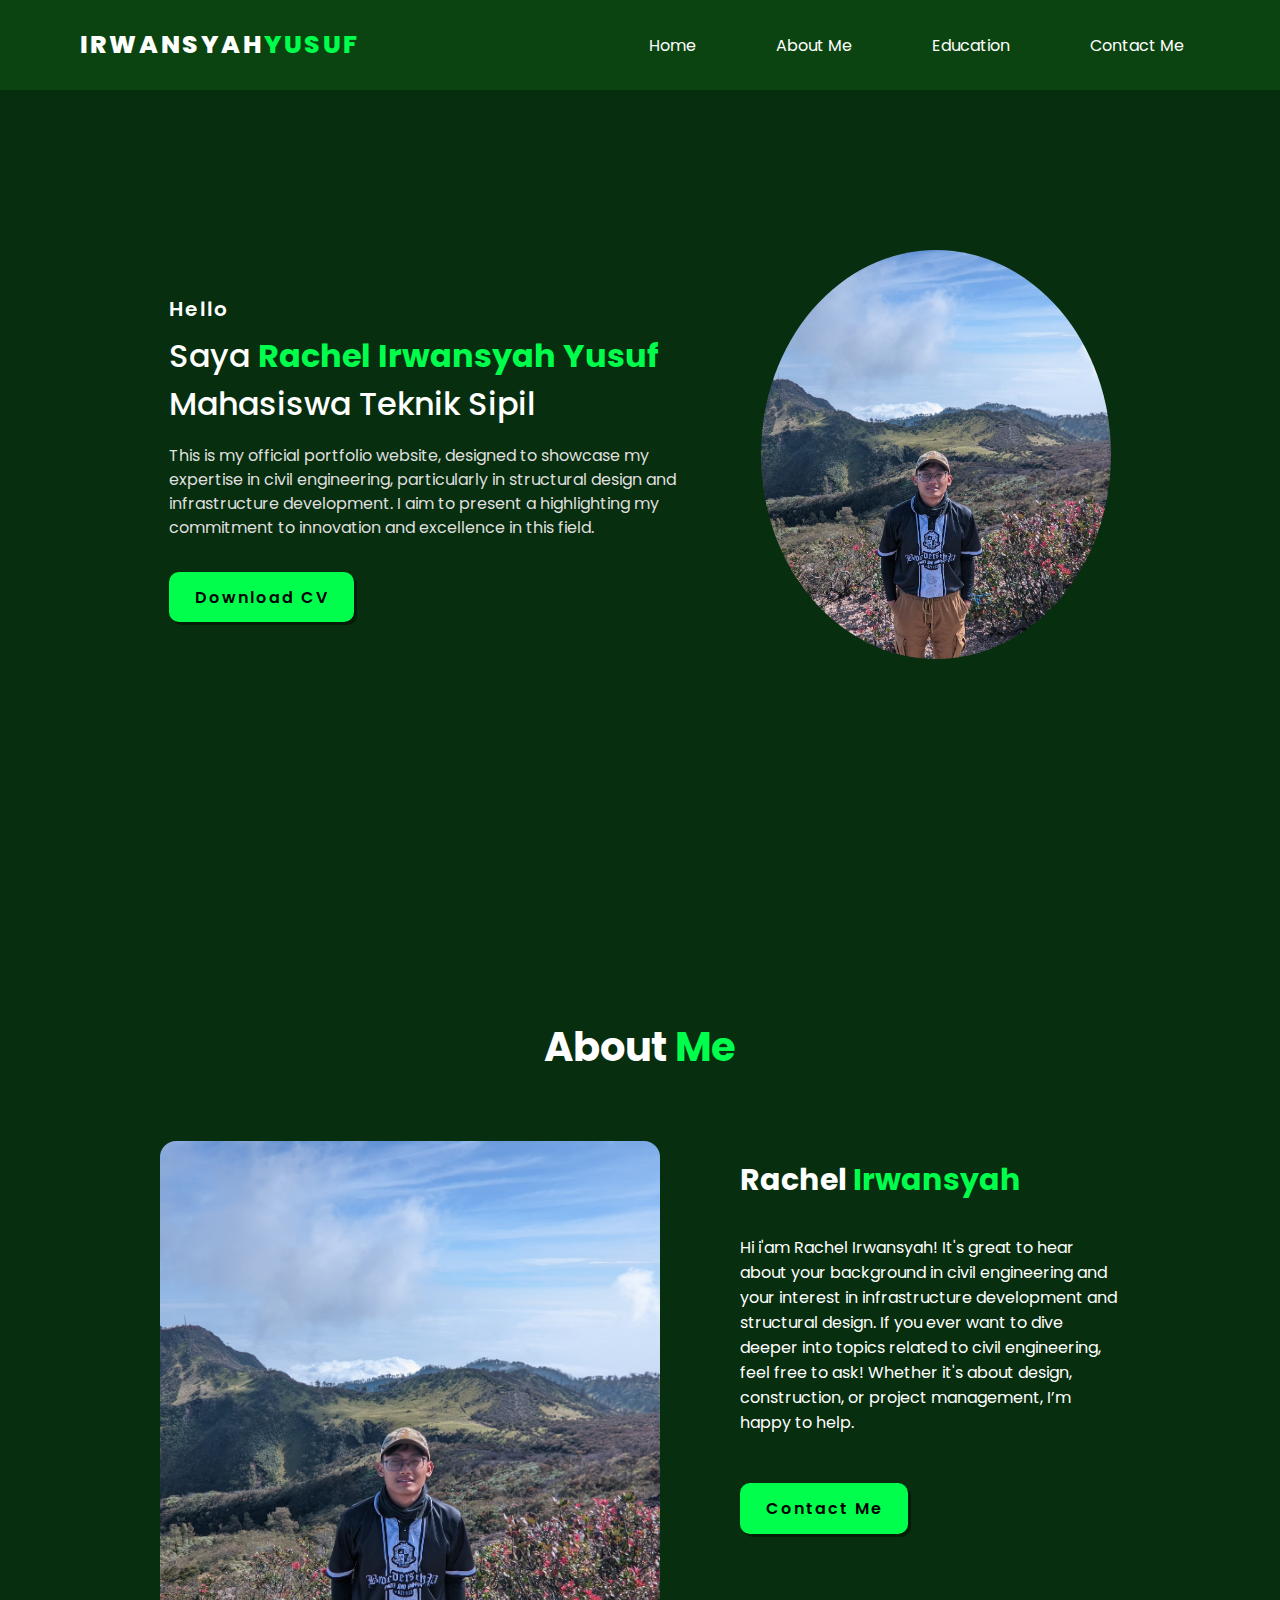
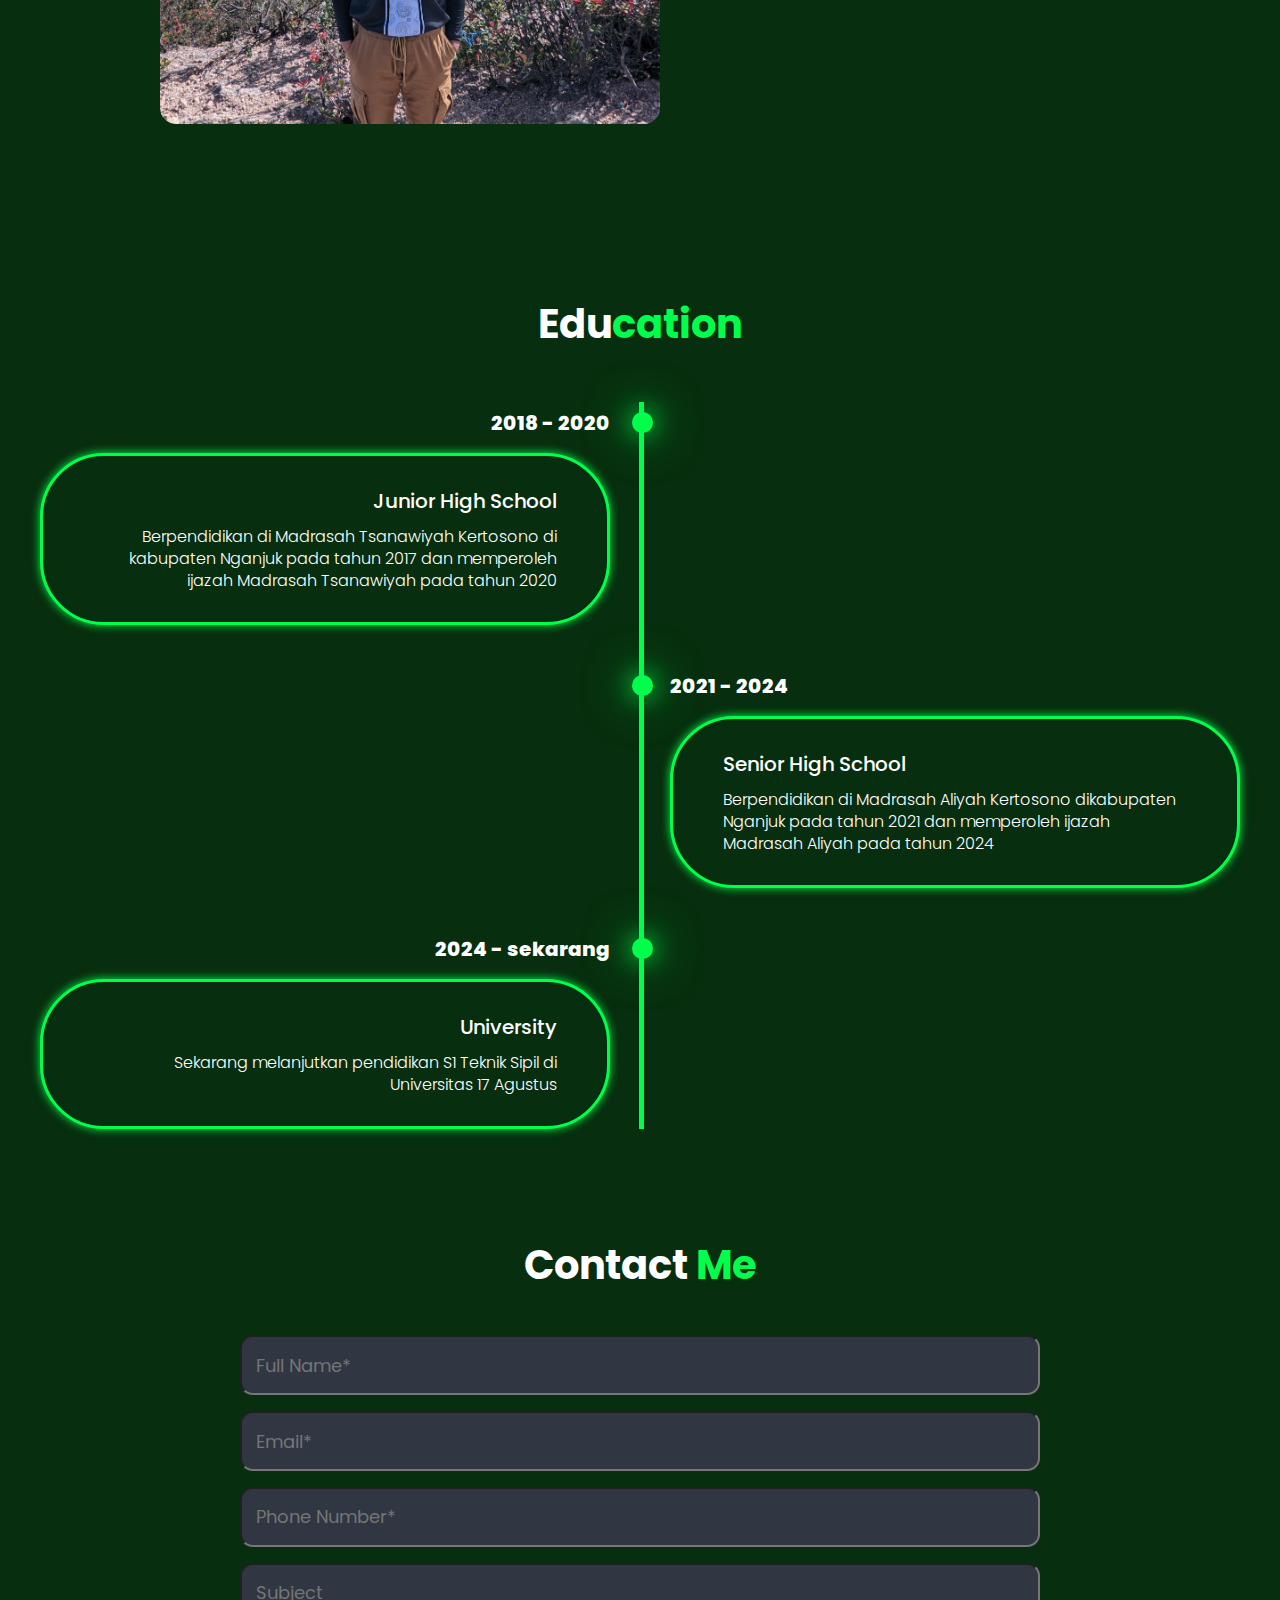
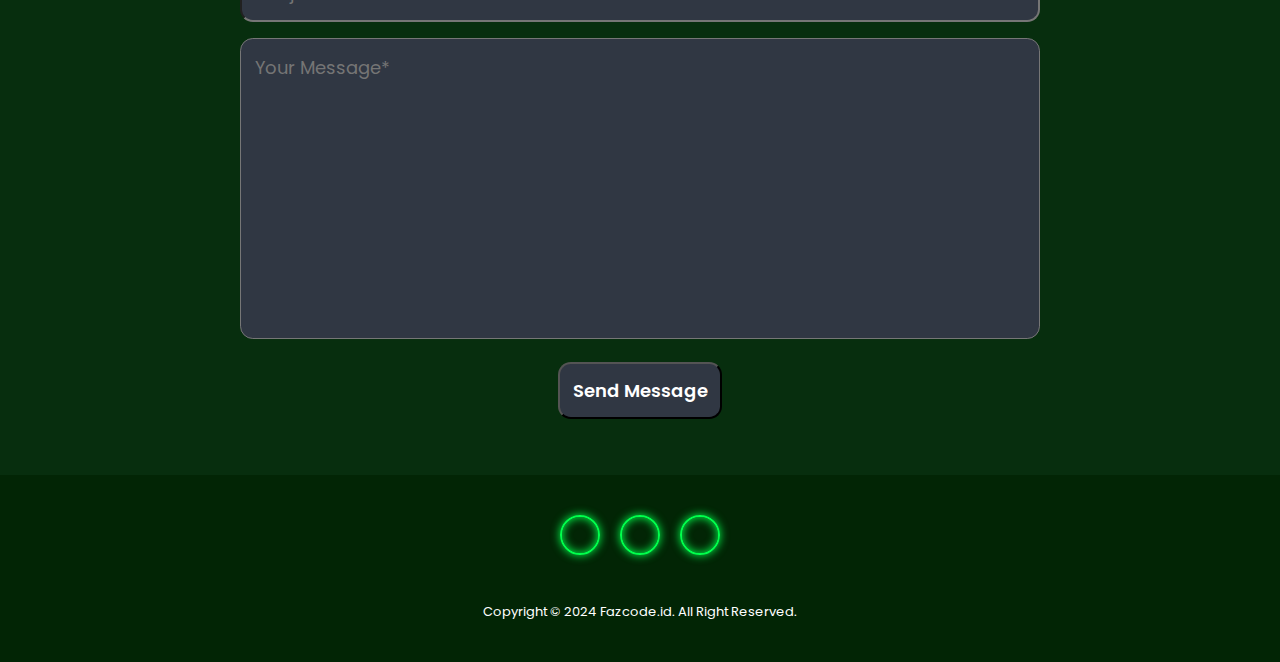
==== index.html @ a7858d2f "Add files via upload" ====
<!DOCTYPE html>
<html lang="en">
<head>
    <meta charset="UTF-8">
    <meta name="viewport" content="width=device-width, initial-scale=1.0">
    <title>Rachel Irwansyah</title>
    <link rel="stylesheet" href="style.css">
    <link rel="stylesheet" href="https://cdnjs.cloudflare.com/ajax/libs/font-awesome/6.5.2/css/all.min.css" integrity="sha512-SnH5WK+bZxgPHs44uWIX+LLJAJ9/2PkPKZ5QiAj6Ta86w+fsb2TkcmfRyVX3pBnMFcV7oQPJkl9QevSCWr3W6A==" crossorigin="anonymous" referrerpolicy="no-referrer" />
</head>
<body>
    <header>
        <nav>
            <a href="#">
                <h1>
                    Irwansyah<span>Yusuf</span>
                </h1>

            </a>
            <ul>
                <li><a href="#one">Home</a></li>
                <li><a href="#two">About Me</a></li>
                <li><a href="#three">Education</a></li>
                <li><a href="#four">Contact Me</a></li>
            </ul>
            <bottom id="btn">
                <i class="fa-solid fa-bars"></i>
            </bottom>
        </nav>
    </header>
    <section id="one">
        <div class="s-container" >
            <div class="content">
                <p class="subtitle">
                    Hello
                </p>
                <h1 class="tittle">
                    Saya <span>Rachel Irwansyah Yusuf<br></span>Mahasiswa Teknik Sipil
                </h1>
                <p class="description">
                    This is my official portfolio website, designed to showcase my expertise in civil engineering, particularly in structural design and infrastructure development. I aim to present a highlighting my commitment to innovation and excellence in this field.
                </p>
                <div class="buttons">
                    <button><a href="cv ael.pdf" download>Download CV</a></button>
                </div>
            </div>
            <div class="image">
                <img src="chel.jpeg" alt="image1">
            </div>
        </div>
    </section>
    <section id="two">
        <h2>About <span>Me</span></h2>
        <div class="div-about">
            <img src="chel.jpeg " alt="image2" >
            <div class="div-abouts">
                <h3>Rachel <span>Irwansyah</span> </h3>
                <p>Hi i'am Rachel Irwansyah! It's great to hear about your background in civil engineering and your interest in infrastructure development and structural design. If you ever want to dive deeper into topics related to civil engineering, feel free to ask! Whether it's about design, construction, or project management, I’m happy to help.</p>
                <div class="div-btn">
                    <button><a href="mailto:rachelirwansyah25@gmail.com">Contact Me</a></button>
                </div>
            </div>
        </div>
    </section>
    <section id="three" class="education">
        <h2 class="heading">Edu<span>cation</span> </h2>
        <div class="timeline-items">
            <div class="timeline-item">
                <div class="timeline-dot"> </div>
                    <div class="timeline-date">2018 - 2020</div>
                    <div class="timeline-content">
                        <h3>Junior High School</h3>
                        <p>Berpendidikan di Madrasah Tsanawiyah Kertosono di kabupaten Nganjuk pada tahun 2017 dan memperoleh ijazah Madrasah Tsanawiyah pada tahun 2020</p>

                    </div>
               
            </div>
            <div class="timeline-item">
                <div class="timeline-dot"></div>
                    <div class="timeline-date">2021 - 2024</div>
                    <div class="timeline-content">
                        <h3>Senior High School</h3>
                        <p>Berpendidikan di Madrasah Aliyah Kertosono dikabupaten Nganjuk pada tahun 2021 dan memperoleh ijazah Madrasah Aliyah pada tahun 2024</p>

                    </div>
                
            </div>
            <div class="timeline-item">
                <div class="timeline-dot"></div>
                    <div class="timeline-date">2024 - sekarang</div>
                    <div class="timeline-content">
                        <h3>University</h3>
                        <p>Sekarang melanjutkan pendidikan S1 Teknik Sipil di Universitas 17 Agustus</p>
                        
                    </div>
                
            </div>
        </div>
    </section>
    <section class="contact-form" id="four" >
        <h2 class="contact-me">Contact <span>Me</span></h2>
        <form id="form" action="https://formspree.io/f/xgvearld" method="POST">
            <div class="input-box">
                <input type="text" name="name" placeholder="Full Name*" required>
                <input type="email" name="email" placeholder="Email*" required>
            </div>
            <div class="input-box">
                <input type="number" name="phone" placeholder="Phone Number*" required>
                <input type="text" name="subject" placeholder="Subject" > 
            </div>
            <textarea name="msg"  cols="30" rows="10" placeholder="Your Message*" required></textarea>
            <input type="submit" value="Send Message" class="btn-1">
        </form>
        <div class="loader ease-linear mt-5 rounded-full border-4 border-t-4 border-gray-200 h-6 w-6 mx-auto"></div>
    </section>
    <footer class="footer">
        <div class="social">
            <a href="https://www.instagram.com/irwan_rachel/"><i class="fa-brands fa-instagram"></i></a>
            <a href="https://api.whatsapp.com/send?phone=082128574759"><i class="fa-brands fa-whatsapp"></i></a>
            <a href="https://www.threads.net/@irwan_rachel"><i class="fa-brands fa-threads"></i></a>
        </div>
        <p class="copyright">Copyright &copy; 2024 Fazcode.id. All Right Reserved.</p>
    </footer>
</body>
<script src="script.js"></script>
</html>
---- style.css ----
@import url('https://fonts.googleapis.com/css2?family=Boogaloo&family=Corben:wght@400;700&family=Poppins:ital,wght@0,100;0,200;0,300;0,400;0,500;0,600;0,700;0,800;0,900;1,100;1,200;1,300;1,400;1,500;1,600;1,700;1,800;1,900&family=Ramabhadra&display=swap');

:root {
    --bg : #072e0e;
    --blue: #00ff4c;
}

*{
    padding: 0;
    margin: 0;
    box-sizing: border-box;
    font-family: "Poppins", sans-serif;
}

body{
    background:var(--bg);
    color: white;
}
html{
    scroll-behavior: smooth;
}

header nav{
    background: #0b4410;
    position: fixed;
    height: 10vh;
    width: 100%;
    margin: 0 auto;
    display: flex;
    justify-content: space-between;
    align-items: center;
    z-index: 2;
}

header h1{
    font-size: 25px;
    color: white;
    font-weight: 800;
    text-transform: uppercase;
    letter-spacing: 3px;
    margin-left: 5rem;
    transition: 0.3s ease;
}
header h1:hover{
    cursor: pointer;
    color: white;
    text-shadow: 0 0 25px var(--blue),
                 0 0 25px var(--blue);
                 transform: scale(1.1);
}
span{
    color: var(--blue);
}


header ul{
    display: flex;
    gap: 3rem;
    list-style: none;   
    margin-right: 5rem; 
}
header a{
    text-decoration: none;
}
header ul li{
    transition: .4s ease-in;
    border-radius: .8rem;
}
header ul li:hover{
    background-color: var(--blue);
}
header ul li a{
    display: block;
    color: white;
    text-decoration: none;
    border-radius: .2rem;
    padding: .5rem 1rem;
    transition: .4s ease-in;
}


header ul li a:hover{
    color: rgb(9, 53, 26);
}

#btn{
    all: unset;
    cursor: pointer;
    transition: .5s ease-out;
    display: none;
}

#btn:hover{
    transform: rotate(180deg);
    color: var(--blue);
}
.s-container{
    padding-top: 1rem;
    min-height: 100vh;
    width: 100%;
    margin: auto;
    display: flex;
    justify-content: center;
    align-items: center;
    gap: 5rem;

}

.image img{
    width: 350px;
    border-radius: 50%;
}

.content{
    display: flex;
    flex-direction: column;
    justify-content: center;
    max-width: 40%;

}

.subtitle{
    letter-spacing: 2px;
    font-weight: 600;
    margin-bottom:.5rem;
    font-size: 20px;
}

.tittle{
    font-size: 2rem;
    font-weight: 500;
    line-height: 3rem;
    margin-bottom: 1rem;
}

.tittle span{
    font-weight: 700;
    color: var(--blue);
}

.description{
    line-height: 1.5rem;
    margin-bottom: 2rem;
    color: #dfdfdf;
}

.buttons{
    display: flex;
}

.buttons button{
    background-color: var(--blue);
    font-size: 1rem;
    font-weight: 600;
    letter-spacing: 2px;
    color: black;
    padding: .8rem 1.6rem;
    outline: none;
    border: none;
    border-radius: 10px;
    transition: .3s ease-out;
    cursor: pointer;
    box-shadow: 3px 3px 0 rgba(0,0,0,0.4);
    
}

.buttons button:hover{
    transform: scale(1.1);
}

.buttons a{
    text-decoration: none;
    color: black;
}

.buttons button:hover{
    background-color: var(--blue);
}

/* two */
#two{
    background: var(--bg);
    margin-bottom: 5rem;
}
#two h2{
    padding-top: 13vh;
    text-align: center;
    font-size: 2.5rem;
    margin-bottom: 4rem;
}
.div-about{
    display: flex;
    justify-content: center;
    align-items: center;
    gap: 5rem;
    margin: 0 10rem;

}
.div-about img{
    border-radius: 1rem;
    width: 500px;
}
.div-abouts{
    margin-top: 1rem;
    align-self: flex-start;
}
.div-abouts h3{
    margin-bottom: 2rem;
    font-size: 30px;
}
.div-btn{
    display: flex;
    margin-top: 3rem;
}

.div-btn button{
    background-color: var(--blue);
    font-size: 1rem;
    font-weight: 600;
    letter-spacing: 2px;
    color: black;
    padding: .8rem 1.6rem;
    outline: none;
    border: none;
    border-radius: 10px;
    transition: .3s ease-out;
    cursor: pointer;
    box-shadow: 3px 3px 0 rgba(0,0,0,0.4);
    
}

.div-btn button:hover{
    transform: scale(1.1);
}

.div-btn a{
    text-decoration: none;
    color: black;
}

.div-btn button:hover{
    background-color: var(--blue);
}
/* three */
#three{
    background: var(--bg);
}
.heading{
    font-size: 2.5rem;
    text-align: center;
    margin: 5rem 0;
}
.education{
    padding: 10px 15px;
    background-color: var(--blue);
}
.education h2{
    margin-bottom: 3rem;
}
.timeline-items{
    max-width: 1200px;
    margin: auto;
    display: flex;
    flex-wrap: wrap;
    position: relative;
}
.timeline-items::before{
    content: "";
    position: absolute;
    width: 5px;
    height: 100%;
    background-color: var(--blue);
    left: calc(50% - 1px);
}
.timeline-item{
    margin-bottom: 40px;
    width: 100%;
    position: relative;
}
.timeline-item:last-child{
    margin-bottom: 0;
}
.timeline-item:nth-child(odd){
    padding-right: calc(50% + 30px);
    text-align: right;
}
.timeline-item:nth-child(even){
    padding-left: calc(50% + 30px);
}
.timeline-dot{
    width: 21px;
    height: 21px;
    background-color: var(--blue);
    box-shadow: 0 0 25px var(--blue),
                0 0 50px var(--blue);
    position: absolute;
    left: calc(50% - 8px);
    border-radius: 50%;
    top: 10px;

}
.timeline-date{
    font-size: 20px;
    font-weight: 800;
    color: white;
    margin: 6px 0 15px;
}
.timeline-content{
    background-color: var(--bg);
    border: 3px solid var(--blue);
    padding: 30px 50px;
    border-radius: 4rem;
    box-shadow: 0 0 10px var(--blue);
    cursor: pointer;
    transition: .3s ease-in-out;
}
.timeline-content:hover{
    transform: scale(1.05);
    box-shadow: 0 0 25px var(--blue);

}
.timeline-content h3{
    font-size: 20px;
    color: white;
    margin: 0 0 10px;
    font-weight: 500;

}
.timeline-content p {
    color: white;
    font-size: 16px;
    font-weight: 300;
    line-height: 22px;
}

::-webkit-scrollbar{
    width: 15px;
}
::-webkit-slider-thumb{
    background-color: var(--blue);
}
::-webkit-scrollbar-track{
    background-color: var(--bg);
    width: 50px;
}

/* four */
.contact-form{
    padding-top: 1rem;
}
.contact-form h2{
    text-align: center;
    margin-bottom: 2rem;
    margin-top: 5rem;
    font-size: 2.5rem;
}
.contact-form form{
    max-width: 50rem;
    margin: 1rem auto;
    text-align: center;
    margin-bottom: 3em;
}
.contact-form form .input-box{
    display: flex;
    justify-content: center;
    flex-wrap: wrap;

}
.contact-form form .input-box input,
.contact-form form textarea{
    width: 100%;
    padding: .8em;
    font-size: 18px;
    color: white;
    background: #303743;
    border-radius: .8rem;
    margin: 0.5rem 0;
    resize: none;
}
.btn-1{
    padding:.8rem ;
    font-size: 18px;
    font-weight: 600;
    color: white;
    background-color: #303743;
    border-radius: .8rem;
    margin: 0.5rem 0;
    resize: none;
    cursor: pointer;
    transition: background-color .5s ease;
}
.btn-1:hover{
    background-color: rgb(241,241,241);
    color: black;
    border: 2px solid black;
}

.footer{
    position: relative;
    bottom: 0;
    width: 100%;
    padding: 40px;
    background-color: #022505;
}

.footer .social{
    text-align: center;
    padding-bottom: 25px;
    color: white;

}
.footer .social a{
    font-size: 24px;
    color: white;
    border: 2px solid var(--blue);
    width: 40px;
    height: 40px;
    line-height: 38px;
    display: inline-block;
    text-align: center;
    border-radius: 50%;
    margin: 0 8px;
    box-shadow: inset 0 0 10px var(--blue), 0 0 10px var(--blue);
    transition: 0.3s ease;
}
.footer .social a:hover{
    transform: scale(1.2)translateY(-10px);
    color: var(--blue);
    border: 2px solid var(--blue);
}

.footer .copyright{
    margin-top: 15px;
    text-align: center;
    font-size: 13px;
    color: white;
}
/* responsif */

@media only screen and (max-width: 1024px){
    header ul{
        gap: 1rem;
    }
    .div-about img{
        width: 400px;
        align-self:flex-start;
    }
    .div-about {
        margin: 0 6rem;
    }
    .div-abouts h3{
        font-size: 25px;
    }

    .image img{
        width: 300px;
    }
    .s-container {
        gap: 3rem;
    }
    .tittle{
        font-size: 1.5rem;
        font-weight: 800;
    }
    .tittle span{
        font-weight: 900;
        color: var(--blue);
    }
}

@media only screen and (max-width: 850px) {
    #btn{
        display: block;
        margin-right: 4rem;
    }
    header nav{
        height: 12vh;
    }
    header h1{
        font-size: 25px;
    }

    header ul{
        position: absolute;
        right: 0;
        top: 12vh;
        width: 250px;
        height: 250px;
        border-top-left-radius: 1rem;
        border-bottom-right-radius: 1rem;
        background: #00000066;
        backdrop-filter: blur(5px);
        flex-direction: column;
        justify-content: center;
        align-items: center;
        display: none;
    }
    header ul.show{
        display: block;
    }
    header ul li:nth-child(1){
        margin-top: 1rem;
    }
    header ul li{
        margin-bottom: 1rem;

    }
    .s-container{
        padding-top: 15vh;
        flex-direction: column;
        gap: 2rem;
        padding-bottom: 2rem;
    }
    .content{
        max-width: 80%;
        text-align: center;

    }
    .buttons{
        margin: auto;

    }
    #two h2{
        margin-bottom: 1rem;
    }
    .div-about{
        display: block;
        text-align: center;
    }
    .div-about img{
        width: 250px;
    }
    .div-abouts h3{
        margin-bottom: 1rem;
    }
    .div-btn {
        margin-top: 1.5rem;
        display: flex;
        justify-content: center;
        align-items: center;
    }


    .contact-form form .input-box input,
    .contact-form form textarea{
    width: 80%;
    padding: .5em;
    }
}

@media only screen and (max-width:550px) {
    header h1{
        font-size: 20px;
        margin-left: 2rem;
    }
    #btn{
        margin-right: 2rem;
    }
    .content{
        width: 100%;
    }
    img{
        width: 300px;
    }
    header ul{
        width: 80%;
        left: 50%;
        transform: translateX(-50%);
    }
    header ul li {
        text-align: center;
    }
    header ul li a{
        width: 100%;
    }
    .tittle{
        font-size: 1.2rem;
    }
    .image img{
        width: 250px;
    }
    #two h2{
        font-size: 2rem;
    }
    .div-about{
        margin: 0 3rem;
    }
    .div-abouts h3{
        font-size: 1.3rem;
    }
    .timeline-items::before{
        left: 0;
    }
    .timeline-item:last-child{
        margin-bottom: 20px;
        text-align: left;
    }
    .timeline-item:nth-child(odd){
        padding-right: 0px;
        text-align: left;
    }
    .timeline-item:nth-child(even){
        padding-left: 0px;
        text-align: left;
    }
    .timeline-dot{
        left: -9px;
    
    }
    .timeline-date{
        margin: 6px 20px 15px;
    }
    .timeline-content{
        margin-left: 20px;
    }
    .footer {
        padding: 20px;
    }
}
@media only screen and (max-width:380px){
    header nav{
        height: 10vh;
    }
    header ul{
        top: 10vh;
    }
    header h1{
        font-size: 15px;
    }
    .s-container{
        padding-top: 12vh;
    }
    .buttons button, .buttons a{
        padding: .6rem 1rem;
    }
    img{
        width: 250px;
    }
    .tittle{
        font-size: 18px;
    }
    #three{
        margin-top: 8rem;
    }
    #four h2{
        font-size: 2rem;
    }
}
@media only screen and (max-width:370px){
    .subtitle{
        font-size: 15px;
    }
    .tittle{
        font-size: 15px;
    }
    .image img{
        width: 230px;
    }
    .div-about  img{
        width: 200px;
    }
    @media only screen and (max-width: 310px){
        .tittle{
            font-size: 13px;
        }
    }
}
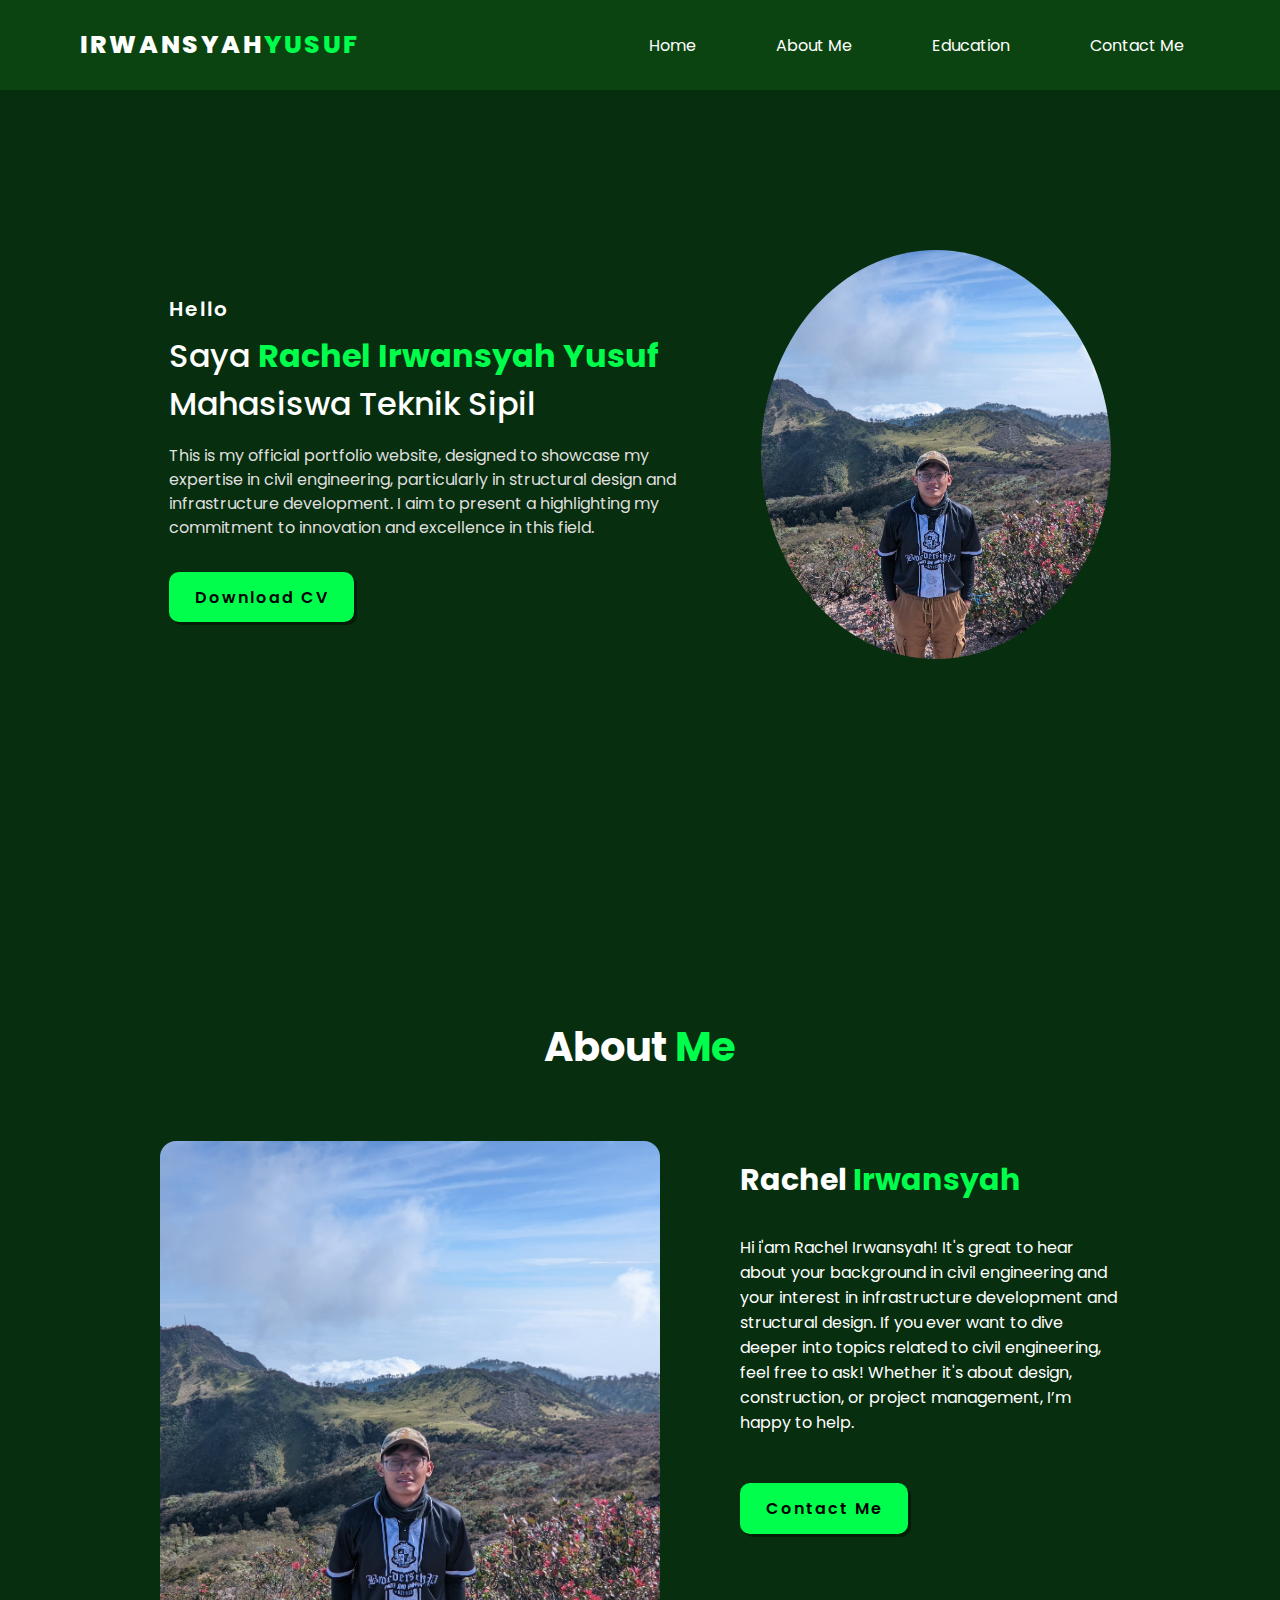
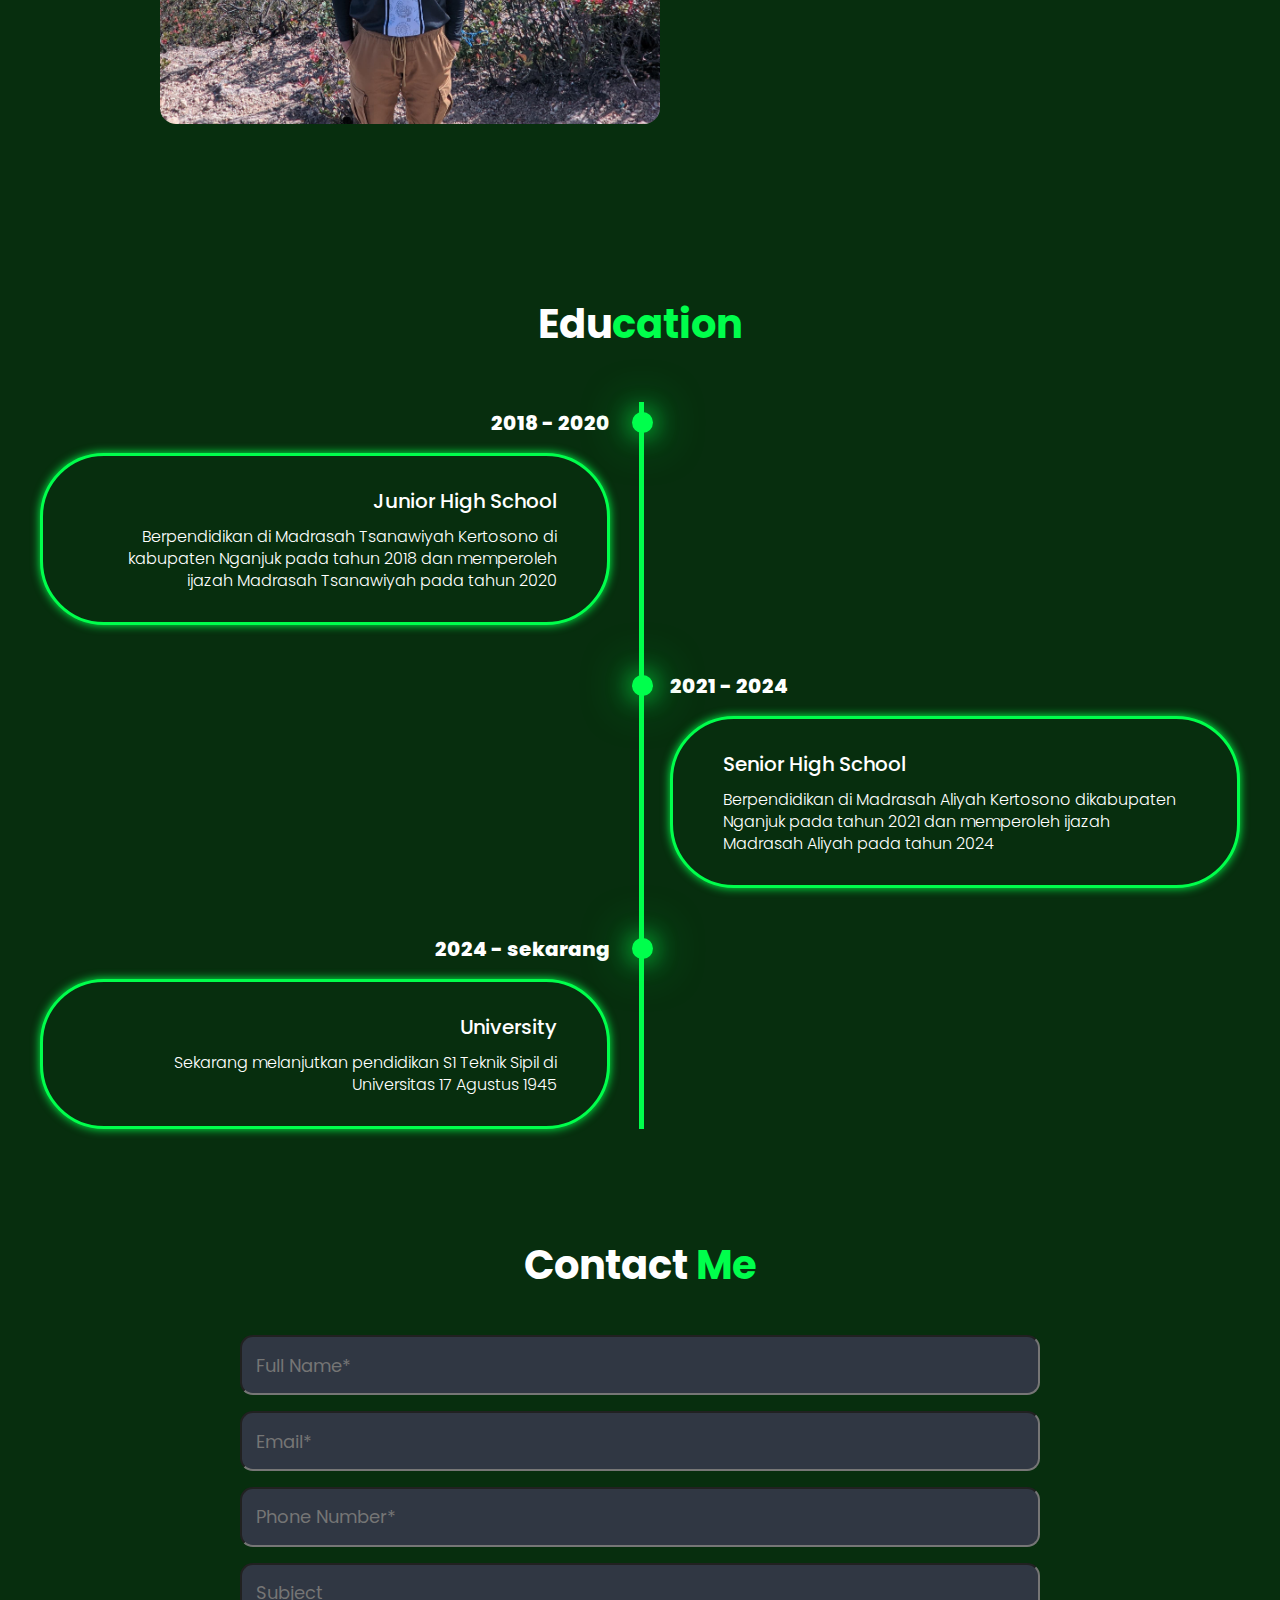
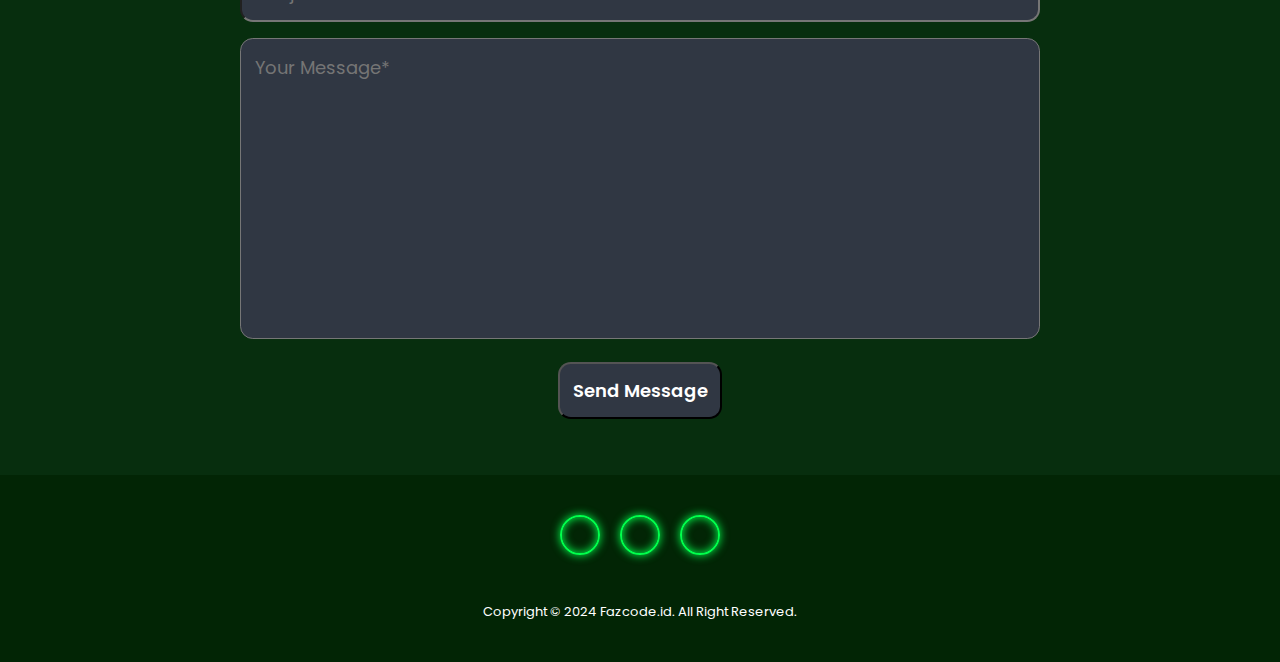
==== commit bfb7c460: "Add files via upload" ====
--- a/index.html
+++ b/index.html
@@ -69,7 +69,7 @@
                     <div class="timeline-date">2018 - 2020</div>
                     <div class="timeline-content">
                         <h3>Junior High School</h3>
-                        <p>Berpendidikan di Madrasah Tsanawiyah Kertosono di kabupaten Nganjuk pada tahun 2017 dan memperoleh ijazah Madrasah Tsanawiyah pada tahun 2020</p>
+                        <p>Berpendidikan di Madrasah Tsanawiyah Kertosono di kabupaten Nganjuk pada tahun 2018 dan memperoleh ijazah Madrasah Tsanawiyah pada tahun 2020</p>
 
                     </div>
                
@@ -89,7 +89,7 @@
                     <div class="timeline-date">2024 - sekarang</div>
                     <div class="timeline-content">
                         <h3>University</h3>
-                        <p>Sekarang melanjutkan pendidikan S1 Teknik Sipil di Universitas 17 Agustus</p>
+                        <p>Sekarang melanjutkan pendidikan S1 Teknik Sipil di Universitas 17 Agustus 1945</p>
                         
                     </div>
                 
@@ -98,7 +98,7 @@
     </section>
     <section class="contact-form" id="four" >
         <h2 class="contact-me">Contact <span>Me</span></h2>
-        <form id="form" action="https://formspree.io/f/xgvearld" method="POST">
+        <form id="form" action="https://formspree.io/f/mldejapl" method="POST">
             <div class="input-box">
                 <input type="text" name="name" placeholder="Full Name*" required>
                 <input type="email" name="email" placeholder="Email*" required>
